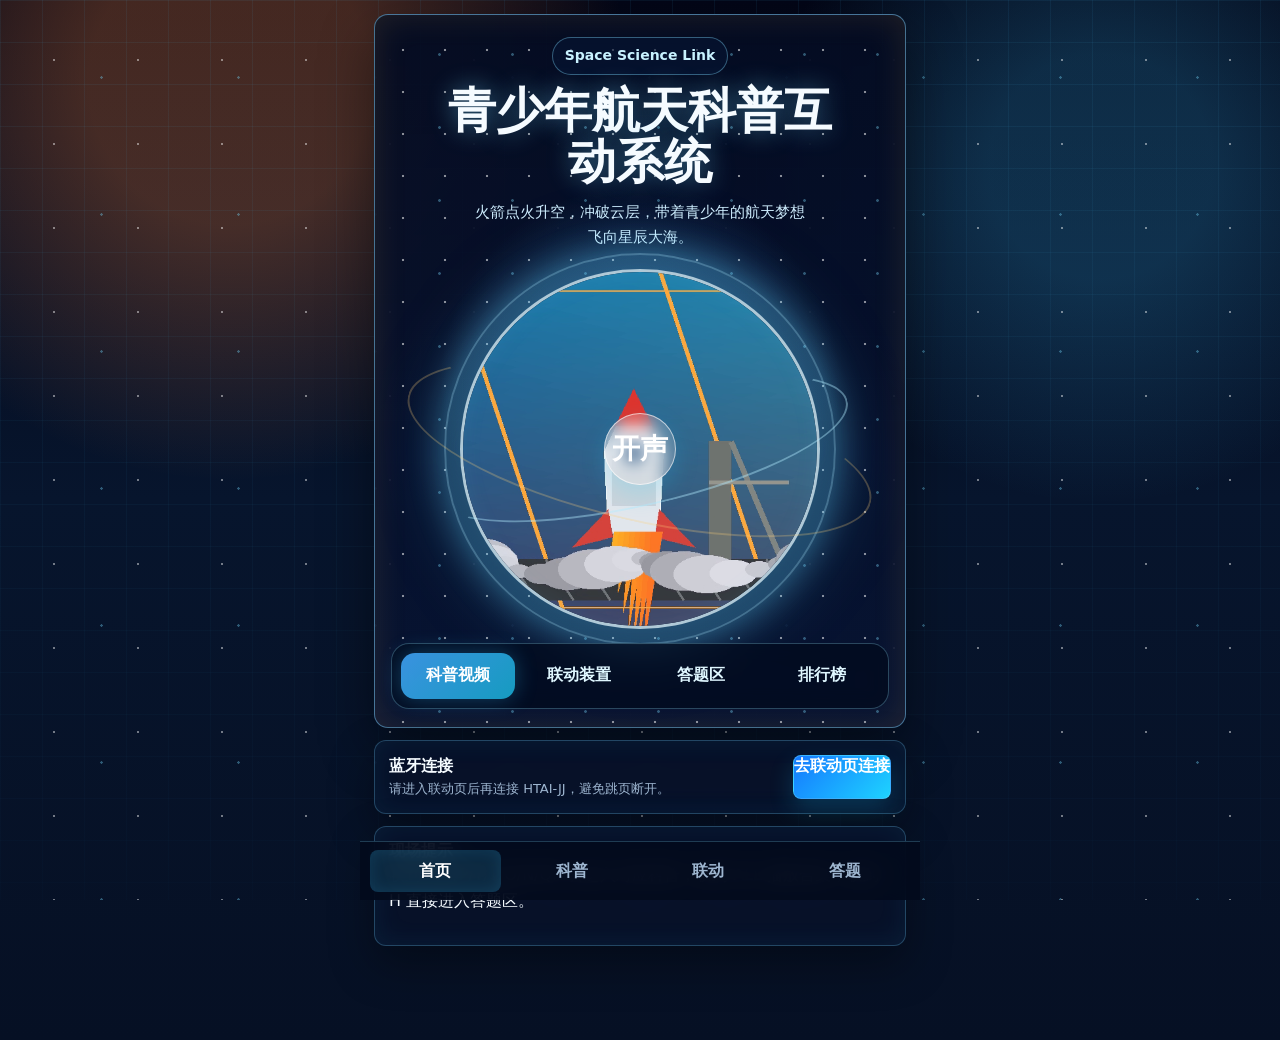
==== index.html @ d77265e5 "航天AI讲解机网页版 v1.0" ====
﻿<!doctype html>
<html lang="zh-CN">
<head>
  <meta charset="utf-8" />
  <meta name="viewport" content="width=device-width, initial-scale=1, viewport-fit=cover" />
  <meta http-equiv="Cache-Control" content="no-store, no-cache, must-revalidate" />
  <meta http-equiv="Pragma" content="no-cache" />
  <meta http-equiv="Expires" content="0" />
  <title>青少年航天科普互动系统</title>
  <link rel="stylesheet" href="assets/app.css?v=tech7" />
  <script src="assets/app-data.js?v=tech7" defer></script>
  <script src="assets/app-common.js?v=tech7" defer></script>
</head>
<body data-page="home">
  <main class="app-page home-page">
    <section class="home-hero cover-hero">
      <div class="cover-stars"></div>
      <div class="cover-top">
        <p class="eyebrow">Space Science Link</p>
        <h1>青少年航天科普互动系统</h1>
        <p id="homeNarrationText" class="hero-copy">火箭点火升空，冲破云层，带着青少年的航天梦想飞向星辰大海。</p>
      </div>
      <div class="planet-video-wrap" aria-label="火箭发射循环主视觉">
        <video id="homeVideo" class="planet-video" autoplay muted loop playsinline preload="auto" poster="assets/videos/home-launch-preview.png?v=tech7">
          <source src="assets/videos/home-launch.mp4?v=tech7" type="video/mp4" />
        </video>
        <div class="planet-ring one"></div>
        <div class="planet-ring two"></div>
        <button id="homeSound" class="center-play" type="button" aria-label="打开或关闭首页讲解声音">开声</button>
      </div>
      <nav class="mission-nav" aria-label="首页导航">
        <a href="science.html?v=tech7">科普视频</a>
        <a href="device.html?v=tech7">联动装置</a>
        <a href="quiz.html?v=tech7">答题区</a>
        <a href="rank.html?v=tech7">排行榜</a>
      </nav>
    </section>

    <section class="bt-card compact">
      <div>
        <strong>蓝牙连接</strong>
        <span>请进入联动页后再连接 HTAI-JJ，避免跳页断开。</span>
      </div>
      <a class="button" href="device.html?v=tech7">去联动页连接</a>
    </section>

    <section class="tip-card">
      <strong>现场提示</strong>
      <p>收到 A/B/P/Y/T/O/N/QR 会进入对应科普；收到 ALL 播放合集；收到 H 直接进入答题区。</p>
    </section>
  </main>

  <nav class="bottom-nav" aria-label="底部导航">
    <a class="active" href="index.html?v=tech7">首页</a>
    <a href="science.html?v=tech7">科普</a>
    <a href="device.html?v=tech7">联动</a>
    <a href="quiz.html?v=tech7">答题</a>
  </nav>

  <script>
    let homeSpeaking = false;
    document.getElementById('homeSound')?.addEventListener('click', async () => {
      const video = document.getElementById('homeVideo');
      const button = document.getElementById('homeSound');
      const text = document.getElementById('homeNarrationText')?.textContent || '火箭点火升空，飞向太空。';
      try {
        video.muted = true;
        await video.play();
        if (!('speechSynthesis' in window)) return;
        if (homeSpeaking) {
          window.speechSynthesis.cancel();
          homeSpeaking = false;
          button.textContent = '开声';
          return;
        }
        window.speechSynthesis.cancel();
        const utterance = new SpeechSynthesisUtterance(text);
        utterance.lang = 'zh-CN';
        utterance.rate = 0.9;
        utterance.pitch = 1.02;
        utterance.onend = () => {
          homeSpeaking = false;
          button.textContent = '开声';
        };
        utterance.onerror = utterance.onend;
        homeSpeaking = true;
        button.textContent = '停声';
        window.speechSynthesis.speak(utterance);
      } catch (error) {
        button.textContent = '开声';
      }
    });
  </script>
</body>
</html>
---- assets/app.css ----
:root {
  color-scheme: dark;
  --bg: #040a1a;
  --panel: rgba(8, 18, 42, 0.82);
  --panel-strong: rgba(10, 26, 58, 0.94);
  --ink: #f5fbff;
  --muted: #9db5cf;
  --line: rgba(111, 210, 255, 0.28);
  --blue: #38bdf8;
  --green: #2ee59d;
  --sun: #ffb84d;
  --pink: #ff69b4;
  --red: #ff6b6b;
  --theme: #38bdf8;
  --shadow: 0 18px 44px rgba(0, 0, 0, 0.35);
}

* { box-sizing: border-box; }

body {
  margin: 0;
  min-height: 100vh;
  background:
    radial-gradient(circle at 18% 8%, rgba(255, 136, 61, 0.26) 0 10%, transparent 28%),
    radial-gradient(circle at 86% 16%, rgba(56, 189, 248, 0.2) 0 8%, transparent 24%),
    linear-gradient(180deg, #030617 0%, #07152d 48%, #061024 100%);
  color: var(--ink);
  font-family: "Microsoft YaHei", "PingFang SC", system-ui, sans-serif;
}

body::before {
  content: "";
  position: fixed;
  inset: 0;
  pointer-events: none;
  background:
    linear-gradient(rgba(76, 201, 255, 0.08) 1px, transparent 1px),
    linear-gradient(90deg, rgba(76, 201, 255, 0.08) 1px, transparent 1px);
  background-size: 42px 42px;
  mask-image: linear-gradient(180deg, rgba(0,0,0,.9), rgba(0,0,0,.2));
}

body::after {
  content: "";
  position: fixed;
  inset: 0;
  pointer-events: none;
  background-image:
    radial-gradient(circle, rgba(255,255,255,.8) 0 1px, transparent 1.5px),
    radial-gradient(circle, rgba(120,220,255,.65) 0 1px, transparent 1.5px);
  background-size: 84px 84px, 137px 137px;
  background-position: 12px 18px, 33px 9px;
  opacity: .55;
}

button, input, select { font: inherit; }

button, .button {
  min-height: 44px;
  border: 1px solid rgba(105, 218, 255, 0.42);
  border-radius: 8px;
  background: linear-gradient(135deg, #1578ff, #1ed3ff);
  color: #fff;
  font-weight: 900;
  text-decoration: none;
  cursor: pointer;
  box-shadow: 0 10px 24px rgba(30, 211, 255, 0.2);
}

button.secondary, .button.secondary, .ghost-button {
  border: 1px solid rgba(150, 224, 255, 0.38);
  background: rgba(10, 24, 56, 0.78);
  color: var(--ink);
}

button.warn {
  background: linear-gradient(135deg, #ff7b4f, #ff344f);
  border-color: rgba(255, 126, 90, .55);
}

.app-page {
  position: relative;
  z-index: 1;
  width: min(100%, 560px);
  min-height: 100vh;
  margin: 0 auto;
  padding: 14px 14px 94px;
}

.topbar {
  display: flex;
  align-items: center;
  gap: 10px;
  padding: 8px 2px 14px;
}

.back {
  display: grid;
  place-items: center;
  width: 42px;
  height: 42px;
  border: 1px solid var(--line);
  border-radius: 10px;
  background: rgba(8, 20, 48, 0.9);
  color: var(--blue);
  font-size: 24px;
  text-decoration: none;
  box-shadow: inset 0 0 16px rgba(56, 189, 248, .12);
}

.title-wrap { flex: 1; min-width: 0; }

h1, h2, h3, p { margin-top: 0; }
h1 { margin-bottom: 4px; font-size: 25px; line-height: 1.2; }
h2 { margin-bottom: 10px; font-size: 18px; }
p { line-height: 1.68; }

.subtitle, .muted {
  color: var(--muted);
  font-size: 13px;
}

.home-hero {
  position: relative;
  overflow: hidden;
  min-height: 420px;
  border: 1px solid rgba(255, 184, 77, 0.46);
  border-radius: 14px;
  background: #020817;
  box-shadow: 0 22px 54px rgba(0, 0, 0, .42), inset 0 0 34px rgba(255, 184, 77, .12);
}

.hero-video {
  position: absolute;
  inset: 0;
  width: 100%;
  height: 100%;
  object-fit: cover;
}

.hero-shade {
  position: absolute;
  inset: 0;
  background: linear-gradient(180deg, rgba(3, 8, 23, .08), rgba(3, 8, 23, .38) 46%, rgba(3, 8, 23, .86));
}

.hero-content {
  position: absolute;
  inset: auto 16px 16px;
  padding: 16px;
  border: 1px solid rgba(255, 184, 77, .46);
  border-radius: 12px;
  background: rgba(2, 8, 22, .7);
  backdrop-filter: blur(7px);
}

.orbit-mark {
  display: grid;
  place-items: center;
  width: 58px;
  height: 58px;
  border: 2px solid rgba(255, 184, 77, 0.72);
  border-radius: 50%;
  color: #ffd27b;
  font-weight: 900;
  letter-spacing: 0;
}

.eyebrow {
  margin: 16px 0 8px;
  color: #aee8ff;
  font-size: 14px;
  font-weight: 900;
}

.home-hero h1 {
  max-width: 9em;
  margin: 0;
  font-size: 34px;
  text-shadow: 0 0 18px rgba(255, 184, 77, .36);
}

.hero-copy {
  max-width: 28em;
  margin: 12px 0 14px;
  color: #d8eeff;
  font-size: 15px;
}

.bt-card,
.panel,
.tip-card,
.video-card {
  margin-top: 12px;
  padding: 14px;
  border: 1px solid var(--line);
  border-radius: 12px;
  background: var(--panel);
  box-shadow: var(--shadow), inset 0 0 28px rgba(56, 189, 248, .08);
  backdrop-filter: blur(10px);
}

.bt-card {
  display: grid;
  grid-template-columns: 1fr auto auto;
  gap: 8px;
  align-items: center;
}

.bt-card.compact { grid-template-columns: 1fr auto; }
.bt-card span { display: block; margin-top: 3px; color: var(--muted); font-size: 13px; }
.bt-card .ok { color: var(--green); }

.entry-grid,
.theme-grid,
.remote-grid,
.quiz-grid,
.choice-grid {
  display: grid;
  gap: 10px;
}

.entry-grid {
  grid-template-columns: repeat(2, 1fr);
  margin-top: 12px;
}

.entry-card {
  min-height: 122px;
  padding: 14px;
  border: 1px solid var(--line);
  border-radius: 12px;
  background:
    linear-gradient(135deg, rgba(12, 30, 68, .92), rgba(8, 18, 40, .92));
  color: var(--ink);
  text-decoration: none;
  box-shadow: 0 14px 30px rgba(0, 0, 0, .26), inset 0 0 20px rgba(56, 189, 248, .08);
}

.entry-card span {
  display: block;
  font-size: 18px;
  font-weight: 900;
}

.entry-card small {
  display: block;
  margin-top: 8px;
  color: var(--muted);
  line-height: 1.45;
}

.entry-card.science { border-top: 5px solid var(--blue); }
.entry-card.device { border-top: 5px solid var(--green); }
.entry-card.quiz { border-top: 5px solid var(--sun); }
.entry-card.rank { border-top: 5px solid var(--pink); }

.theme-grid { grid-template-columns: repeat(2, 1fr); }

.theme-button {
  min-height: 58px;
  padding: 9px;
  border: 1px solid rgba(123, 218, 255, .3);
  background: rgba(9, 24, 54, .88);
  color: var(--ink);
}

.theme-button.active {
  border-color: var(--theme);
  color: #fff;
  background: linear-gradient(135deg, color-mix(in srgb, var(--theme) 35%, #091836), rgba(11, 28, 62, .96));
  box-shadow: 0 0 20px color-mix(in srgb, var(--theme) 35%, transparent);
}

.video-card {
  overflow: hidden;
  padding: 0;
  border-color: color-mix(in srgb, var(--theme) 45%, rgba(111, 210, 255, .24));
}

.video-card video {
  display: block;
  width: 100%;
  aspect-ratio: 16 / 9;
  background: #020817;
  object-fit: cover;
}

.video-body { padding: 14px; }

.badge {
  display: inline-flex;
  align-items: center;
  gap: 6px;
  padding: 6px 10px;
  border: 1px solid color-mix(in srgb, var(--theme) 55%, transparent);
  border-radius: 999px;
  background: color-mix(in srgb, var(--theme) 16%, rgba(4, 10, 26, .86));
  color: #fff;
  font-size: 13px;
  font-weight: 900;
}

.science-detail {
  margin: 12px 0;
  padding: 12px;
  border: 1px solid rgba(123, 218, 255, .2);
  border-radius: 10px;
  background: rgba(3, 12, 32, .58);
}

.science-detail h3 {
  margin: 0 0 8px;
  font-size: 16px;
}

.science-list {
  display: grid;
  gap: 8px;
  margin: 0;
  padding: 0;
  list-style: none;
}

.science-list li,
.list li {
  position: relative;
  padding-left: 18px;
  color: #dbeeff;
  line-height: 1.6;
}

.science-list li::before,
.list li::before {
  content: "";
  position: absolute;
  left: 0;
  top: .7em;
  width: 7px;
  height: 7px;
  border-radius: 50%;
  background: var(--theme);
  box-shadow: 0 0 12px var(--theme);
}

.science-prompt {
  margin-top: 10px;
  padding: 10px;
  border-radius: 8px;
  background: rgba(56, 189, 248, .1);
  color: #c9f4ff;
  font-weight: 800;
}

.remote-grid { grid-template-columns: 1fr; }
.quiz-grid { grid-template-columns: repeat(3, 1fr); }
.choice-grid { grid-template-columns: 1fr; margin-top: 12px; }

.quiz-grid button.active,
.choice-grid button.correct {
  background: linear-gradient(135deg, #10b981, #38e7a7);
}

.choice-grid button.wrong {
  background: linear-gradient(135deg, #f59e0b, #ff6b6b);
}

.score-line,
.rank-item,
.button-row {
  display: flex;
  align-items: center;
  gap: 10px;
}

.score-line { justify-content: space-between; }
.score-line strong {
  font-size: 38px;
  color: #ffe08a;
  text-shadow: 0 0 18px rgba(255, 224, 138, .35);
}

.question-box {
  padding: 14px;
  border: 1px solid rgba(255, 184, 77, .28);
  border-radius: 10px;
  background: rgba(255, 184, 77, .1);
  color: #fff3d0;
  line-height: 1.7;
}

.button-row {
  flex-wrap: wrap;
  margin-top: 12px;
}

.button-row > * { flex: 1 1 120px; text-align: center; }
.button-row.two > * { flex-basis: 45%; }

.list {
  display: grid;
  gap: 10px;
  margin: 0;
  padding: 0;
  list-style: none;
}

.rank-item {
  justify-content: space-between;
  padding: 12px 0;
  border-bottom: 1px solid rgba(123, 218, 255, .16);
}

.rank-item:last-child { border-bottom: 0; }

.achievement-card {
  display: grid;
  gap: 8px;
  padding: 14px;
  border: 1px solid rgba(255, 184, 77, .36);
  border-radius: 12px;
  background: linear-gradient(135deg, rgba(255, 184, 77, .14), rgba(56, 189, 248, .08));
}

.achievement-card strong { font-size: 20px; }

.tag-grid {
  display: flex;
  flex-wrap: wrap;
  gap: 8px;
  margin: 12px 0;
}

.tag-grid span {
  padding: 7px 10px;
  border: 1px solid rgba(56, 189, 248, .34);
  border-radius: 999px;
  background: rgba(56, 189, 248, .12);
  color: #dff7ff;
  font-weight: 800;
}

.toast {
  position: fixed;
  z-index: 20;
  left: 50%;
  bottom: 88px;
  width: min(90vw, 440px);
  transform: translateX(-50%);
  padding: 12px 14px;
  border: 1px solid rgba(123, 218, 255, .45);
  border-radius: 12px;
  background: rgba(5, 16, 38, .94);
  color: #fff;
  box-shadow: var(--shadow);
}

.bottom-nav {
  position: fixed;
  z-index: 10;
  left: 50%;
  bottom: 0;
  display: grid;
  grid-template-columns: repeat(4, 1fr);
  gap: 6px;
  width: min(100%, 560px);
  padding: 8px 10px calc(8px + env(safe-area-inset-bottom));
  transform: translateX(-50%);
  border-top: 1px solid rgba(123, 218, 255, .24);
  background: rgba(3, 10, 28, .9);
  backdrop-filter: blur(12px);
}

.bottom-nav a {
  display: grid;
  place-items: center;
  min-height: 42px;
  border-radius: 8px;
  color: var(--muted);
  text-decoration: none;
  font-weight: 900;
}

.bottom-nav a.active {
  color: #fff;
  background: rgba(56, 189, 248, .16);
  box-shadow: inset 0 0 16px rgba(56, 189, 248, .14);
}

@media (max-width: 420px) {
  .app-page { padding-inline: 10px; }
  .home-hero { min-height: 390px; }
  .home-hero h1 { font-size: 30px; }
  .entry-grid { grid-template-columns: 1fr; }
  .bt-card, .bt-card.compact { grid-template-columns: 1fr; }
  .theme-grid { grid-template-columns: 1fr; }
  .quiz-grid { grid-template-columns: 1fr; }
}

/* tech3 cover page: inspired by the phone-cover reference, without using the photo itself. */
.cover-hero {
  display: grid;
  grid-template-rows: auto 1fr auto;
  min-height: min(76vh, 650px);
  padding: 22px 16px 18px;
  border-color: rgba(135, 216, 255, .5);
  background:
    radial-gradient(circle at 50% 52%, rgba(70, 165, 255, .2) 0 18%, transparent 44%),
    linear-gradient(180deg, rgba(4, 12, 34, .96), rgba(8, 20, 52, .88));
}

.cover-stars {
  position: absolute;
  inset: 0;
  background-image:
    radial-gradient(circle, rgba(255,255,255,.92) 0 1px, transparent 1.6px),
    radial-gradient(circle, rgba(125,220,255,.62) 0 1px, transparent 1.7px);
  background-size: 42px 42px, 73px 73px;
  background-position: 7px 14px, 28px 3px;
  opacity: .58;
}

.cover-top {
  position: relative;
  z-index: 2;
  text-align: center;
}

.cover-top .eyebrow {
  display: inline-flex;
  margin: 0 0 10px;
  padding: 6px 12px;
  border: 1px solid rgba(130, 220, 255, .38);
  border-radius: 999px;
  background: rgba(7, 22, 52, .62);
  color: #c8f2ff;
}

.cover-top h1 {
  max-width: 8em;
  margin: 0 auto;
  font-size: clamp(32px, 8vw, 48px);
  line-height: 1.08;
  text-shadow: 0 0 24px rgba(110, 218, 255, .42);
}

.cover-top .hero-copy {
  max-width: 22em;
  margin: 12px auto 0;
  color: #cfeeff;
}

.planet-video-wrap {
  position: relative;
  z-index: 2;
  align-self: center;
  justify-self: center;
  display: grid;
  place-items: center;
  width: min(78vw, 360px);
  aspect-ratio: 1;
  margin: 18px auto 14px;
  border-radius: 50%;
  filter: drop-shadow(0 0 30px rgba(94, 207, 255, .55));
}

.planet-video-wrap::before {
  content: "";
  position: absolute;
  inset: -16px;
  border-radius: 50%;
  border: 2px solid rgba(153, 226, 255, .35);
  box-shadow: inset 0 0 32px rgba(97, 209, 255, .28), 0 0 36px rgba(97, 209, 255, .26);
}

.planet-video {
  width: 100%;
  height: 100%;
  border: 3px solid rgba(224, 247, 255, .8);
  border-radius: 50%;
  background: #06152f;
  object-fit: cover;
}

.planet-ring {
  position: absolute;
  width: 118%;
  height: 32%;
  border: 2px solid rgba(180, 235, 255, .42);
  border-top-color: transparent;
  border-left-color: transparent;
  border-radius: 50%;
  transform: rotate(-13deg);
  pointer-events: none;
}

.planet-ring.two {
  width: 132%;
  height: 40%;
  border-color: rgba(255, 210, 120, .26);
  border-top-color: transparent;
  transform: rotate(13deg);
}

.center-play {
  position: absolute;
  width: 72px;
  height: 72px;
  min-height: 72px;
  border-radius: 50%;
  border-color: rgba(255,255,255,.62);
  background: rgba(255,255,255,.18);
  color: #fff;
  font-size: 28px;
  backdrop-filter: blur(8px);
}

.mission-nav {
  position: relative;
  z-index: 2;
  display: grid;
  grid-template-columns: repeat(4, 1fr);
  gap: 8px;
  padding: 9px;
  border: 1px solid rgba(145, 224, 255, .28);
  border-radius: 18px;
  background: rgba(2, 10, 28, .72);
  backdrop-filter: blur(10px);
}

.mission-nav a {
  display: grid;
  place-items: center;
  min-height: 46px;
  border-radius: 14px;
  color: #dff7ff;
  text-decoration: none;
  font-weight: 900;
}

.mission-nav a:first-child {
  background: linear-gradient(135deg, rgba(67, 169, 255, .86), rgba(30, 211, 255, .72));
  color: #fff;
  box-shadow: 0 0 22px rgba(56, 189, 248, .3);
}

body[data-page="science"] .video-card video {
  min-height: 230px;
  border-bottom: 1px solid color-mix(in srgb, var(--theme) 50%, rgba(123, 218, 255, .2));
}

@media (max-width: 420px) {
  .cover-hero {
    min-height: 620px;
    padding: 20px 12px 14px;
  }

  .planet-video-wrap {
    width: min(82vw, 330px);
  }

  .mission-nav {
    grid-template-columns: repeat(2, 1fr);
  }
}
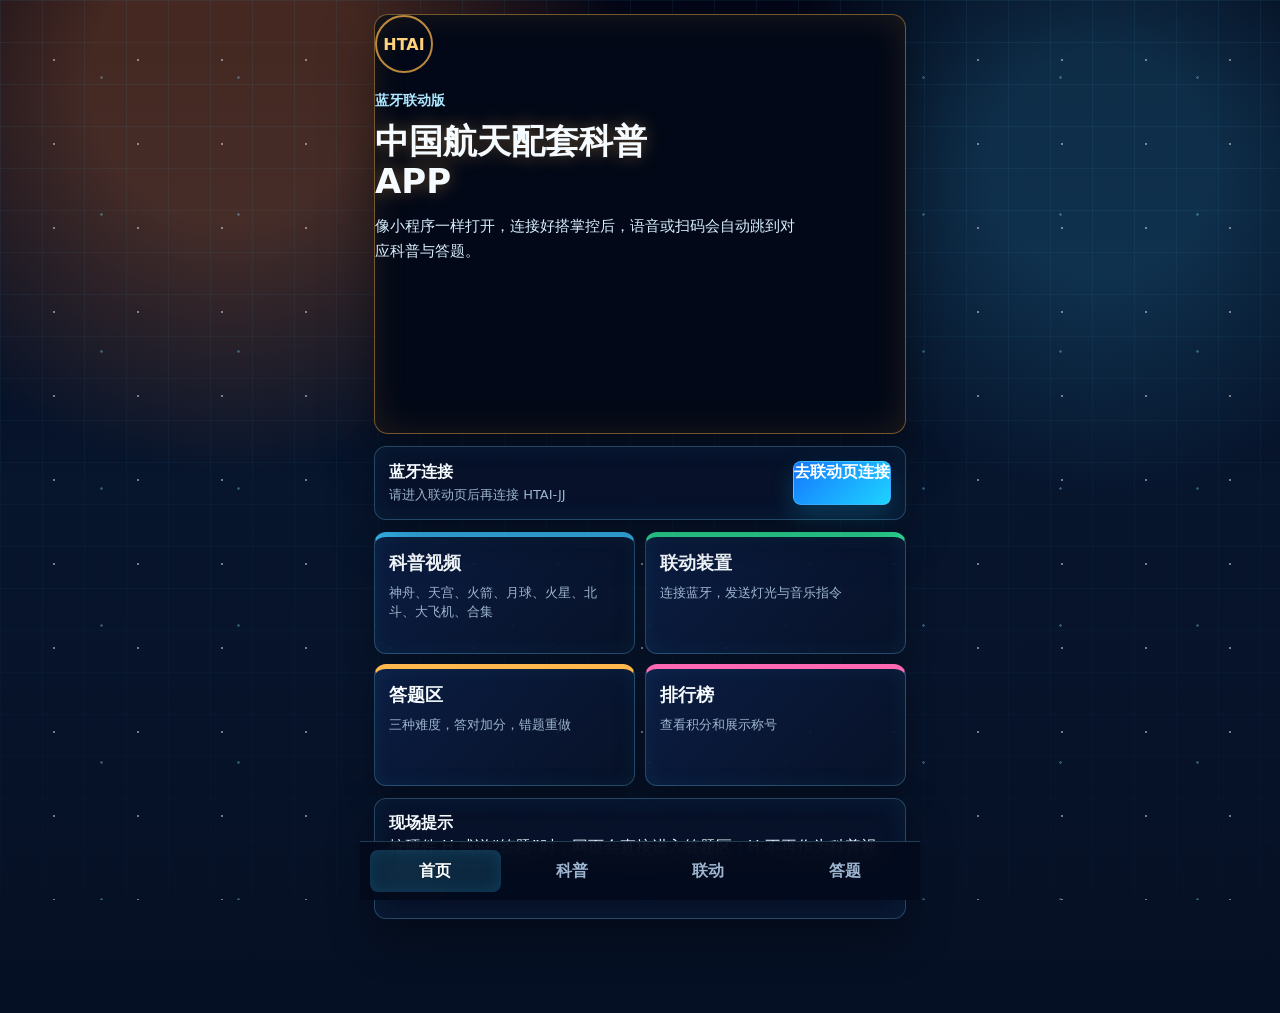
==== commit 5a7ad84f: "还原老版tech1: 5个页面+2个JS文件 20260719" ====
--- a/index.html
+++ b/index.html
@@ -3,93 +3,58 @@
 <head>
   <meta charset="utf-8" />
   <meta name="viewport" content="width=device-width, initial-scale=1, viewport-fit=cover" />
-  <meta http-equiv="Cache-Control" content="no-store, no-cache, must-revalidate" />
-  <meta http-equiv="Pragma" content="no-cache" />
-  <meta http-equiv="Expires" content="0" />
-  <title>青少年航天科普互动系统</title>
-  <link rel="stylesheet" href="assets/app.css?v=tech7" />
-  <script src="assets/app-data.js?v=tech7" defer></script>
-  <script src="assets/app-common.js?v=tech7" defer></script>
+  <title>航天AI讲解机</title>
+  <link rel="stylesheet" href="assets/app.css?v=remote4" />
+  <script src="assets/app-data.js?v=remote6" defer></script>
+  <script src="assets/app-common.js?v=tech1" defer></script>
 </head>
 <body data-page="home">
   <main class="app-page home-page">
-    <section class="home-hero cover-hero">
-      <div class="cover-stars"></div>
-      <div class="cover-top">
-        <p class="eyebrow">Space Science Link</p>
-        <h1>青少年航天科普互动系统</h1>
-        <p id="homeNarrationText" class="hero-copy">火箭点火升空，冲破云层，带着青少年的航天梦想飞向星辰大海。</p>
-      </div>
-      <div class="planet-video-wrap" aria-label="火箭发射循环主视觉">
-        <video id="homeVideo" class="planet-video" autoplay muted loop playsinline preload="auto" poster="assets/videos/home-launch-preview.png?v=tech7">
-          <source src="assets/videos/home-launch.mp4?v=tech7" type="video/mp4" />
-        </video>
-        <div class="planet-ring one"></div>
-        <div class="planet-ring two"></div>
-        <button id="homeSound" class="center-play" type="button" aria-label="打开或关闭首页讲解声音">开声</button>
-      </div>
-      <nav class="mission-nav" aria-label="首页导航">
-        <a href="science.html?v=tech7">科普视频</a>
-        <a href="device.html?v=tech7">联动装置</a>
-        <a href="quiz.html?v=tech7">答题区</a>
-        <a href="rank.html?v=tech7">排行榜</a>
-      </nav>
+    <section class="home-hero">
+      <div class="orbit-mark">HTAI</div>
+      <p class="eyebrow">蓝牙联动版</p>
+      <h1>中国航天配套科普 APP</h1>
+      <p class="hero-copy">像小程序一样打开，连接好搭掌控后，语音或扫码会自动跳到对应科普与答题。</p>
     </section>
 
     <section class="bt-card compact">
       <div>
         <strong>蓝牙连接</strong>
-        <span>请进入联动页后再连接 HTAI-JJ，避免跳页断开。</span>
+        <span>请进入联动页后再连接 HTAI-JJ</span>
       </div>
-      <a class="button" href="device.html?v=tech7">去联动页连接</a>
+      <a class="button" href="device.html?v=remote5">去联动页连接</a>
+    </section>
+
+    <section class="entry-grid" aria-label="首页入口">
+      <a class="entry-card science" href="science.html?v=tech1">
+        <span>科普视频</span>
+        <small>神舟、天宫、火箭、月球、火星、北斗、大飞机、合集</small>
+      </a>
+      <a class="entry-card device" href="device.html?v=remote5">
+        <span>联动装置</span>
+        <small>连接蓝牙，发送灯光与音乐指令</small>
+      </a>
+      <a class="entry-card quiz" href="quiz.html">
+        <span>答题区</span>
+        <small>三种难度，答对加分，错题重做</small>
+      </a>
+      <a class="entry-card rank" href="rank.html">
+        <span>排行榜</span>
+        <small>查看积分和展示称号</small>
+      </a>
     </section>
 
     <section class="tip-card">
       <strong>现场提示</strong>
-      <p>收到 A/B/P/Y/T/O/N/QR 会进入对应科普；收到 ALL 播放合集；收到 H 直接进入答题区。</p>
+      <p>按硬件 H 或说“答题”时，网页会直接进入答题区；H 不再作为科普视频主题。</p>
     </section>
   </main>
 
   <nav class="bottom-nav" aria-label="底部导航">
-    <a class="active" href="index.html?v=tech7">首页</a>
-    <a href="science.html?v=tech7">科普</a>
-    <a href="device.html?v=tech7">联动</a>
-    <a href="quiz.html?v=tech7">答题</a>
+    <a class="active" href="index.html">首页</a>
+    <a href="science.html?v=tech1">科普</a>
+    <a href="device.html?v=remote5">联动</a>
+    <a href="quiz.html">答题</a>
   </nav>
-
-  <script>
-    let homeSpeaking = false;
-    document.getElementById('homeSound')?.addEventListener('click', async () => {
-      const video = document.getElementById('homeVideo');
-      const button = document.getElementById('homeSound');
-      const text = document.getElementById('homeNarrationText')?.textContent || '火箭点火升空，飞向太空。';
-      try {
-        video.muted = true;
-        await video.play();
-        if (!('speechSynthesis' in window)) return;
-        if (homeSpeaking) {
-          window.speechSynthesis.cancel();
-          homeSpeaking = false;
-          button.textContent = '开声';
-          return;
-        }
-        window.speechSynthesis.cancel();
-        const utterance = new SpeechSynthesisUtterance(text);
-        utterance.lang = 'zh-CN';
-        utterance.rate = 0.9;
-        utterance.pitch = 1.02;
-        utterance.onend = () => {
-          homeSpeaking = false;
-          button.textContent = '开声';
-        };
-        utterance.onerror = utterance.onend;
-        homeSpeaking = true;
-        button.textContent = '停声';
-        window.speechSynthesis.speak(utterance);
-      } catch (error) {
-        button.textContent = '开声';
-      }
-    });
-  </script>
 </body>
 </html>
--- a/assets/app.css
+++ b/assets/app.css
@@ -286,6 +286,14 @@
   object-fit: cover;
 }
 
+.video-frame iframe {
+  display: block;
+  width: 100%;
+  aspect-ratio: 16 / 9;
+  border: 0;
+  background: #020817;
+}
+
 .video-body { padding: 14px; }
 
 .badge {
@@ -663,3 +671,120 @@
     grid-template-columns: repeat(2, 1fr);
   }
 }
+
+button:disabled,
+.button:disabled {
+  cursor: not-allowed;
+  opacity: .42;
+  box-shadow: none;
+  filter: grayscale(.45);
+}
+
+.mode-panel {
+  border-color: rgba(255, 184, 77, .38);
+}
+
+.mode-grid {
+  display: grid;
+  grid-template-columns: repeat(2, 1fr);
+  gap: 10px;
+  margin-top: 12px;
+}
+
+.mode-button {
+  min-height: 104px;
+  padding: 12px;
+  text-align: left;
+  border: 1px solid rgba(123, 218, 255, .3);
+  border-radius: 12px;
+  background: rgba(8, 22, 52, .9);
+  color: var(--ink);
+  box-shadow: inset 0 0 18px rgba(56, 189, 248, .06);
+}
+
+.mode-button span {
+  display: block;
+  font-size: 17px;
+  font-weight: 900;
+}
+
+.mode-button small {
+  display: block;
+  margin-top: 7px;
+  color: var(--muted);
+  font-size: 12px;
+  font-weight: 500;
+  line-height: 1.45;
+}
+
+.mode-button.idle {
+  border-color: rgba(255, 184, 77, .36);
+}
+
+.countdown-row {
+  display: flex;
+  align-items: center;
+  gap: 8px;
+  margin-top: 12px;
+  color: var(--muted);
+  font-size: 13px;
+}
+
+.countdown-row button {
+  min-width: 72px;
+  min-height: 40px;
+}
+
+.answer-explanation {
+  margin-top: 12px;
+  padding: 11px 12px;
+  border: 1px solid rgba(46, 229, 157, .28);
+  border-radius: 10px;
+  background: rgba(46, 229, 157, .1);
+  color: #d9fff0;
+  line-height: 1.65;
+}
+
+.keyword-scroll {
+  min-height: 88px;
+  display: flex;
+  align-items: center;
+  padding: 14px;
+  overflow: hidden;
+  border: 1px solid rgba(123, 218, 255, .28);
+  border-radius: 10px;
+  background: rgba(4, 14, 34, .76);
+  color: #d9f5ff;
+  font-size: 17px;
+  font-weight: 800;
+  line-height: 1.5;
+}
+
+.keyword-in {
+  animation: keywordIn .65s ease both;
+}
+
+@keyframes keywordIn {
+  from {
+    opacity: 0;
+    transform: translateY(12px);
+  }
+  to {
+    opacity: 1;
+    transform: translateY(0);
+  }
+}
+
+@media (max-width: 420px) {
+  .mode-grid {
+    grid-template-columns: 1fr;
+  }
+
+  .mode-button {
+    min-height: 88px;
+  }
+
+  .countdown-row {
+    flex-wrap: wrap;
+  }
+}
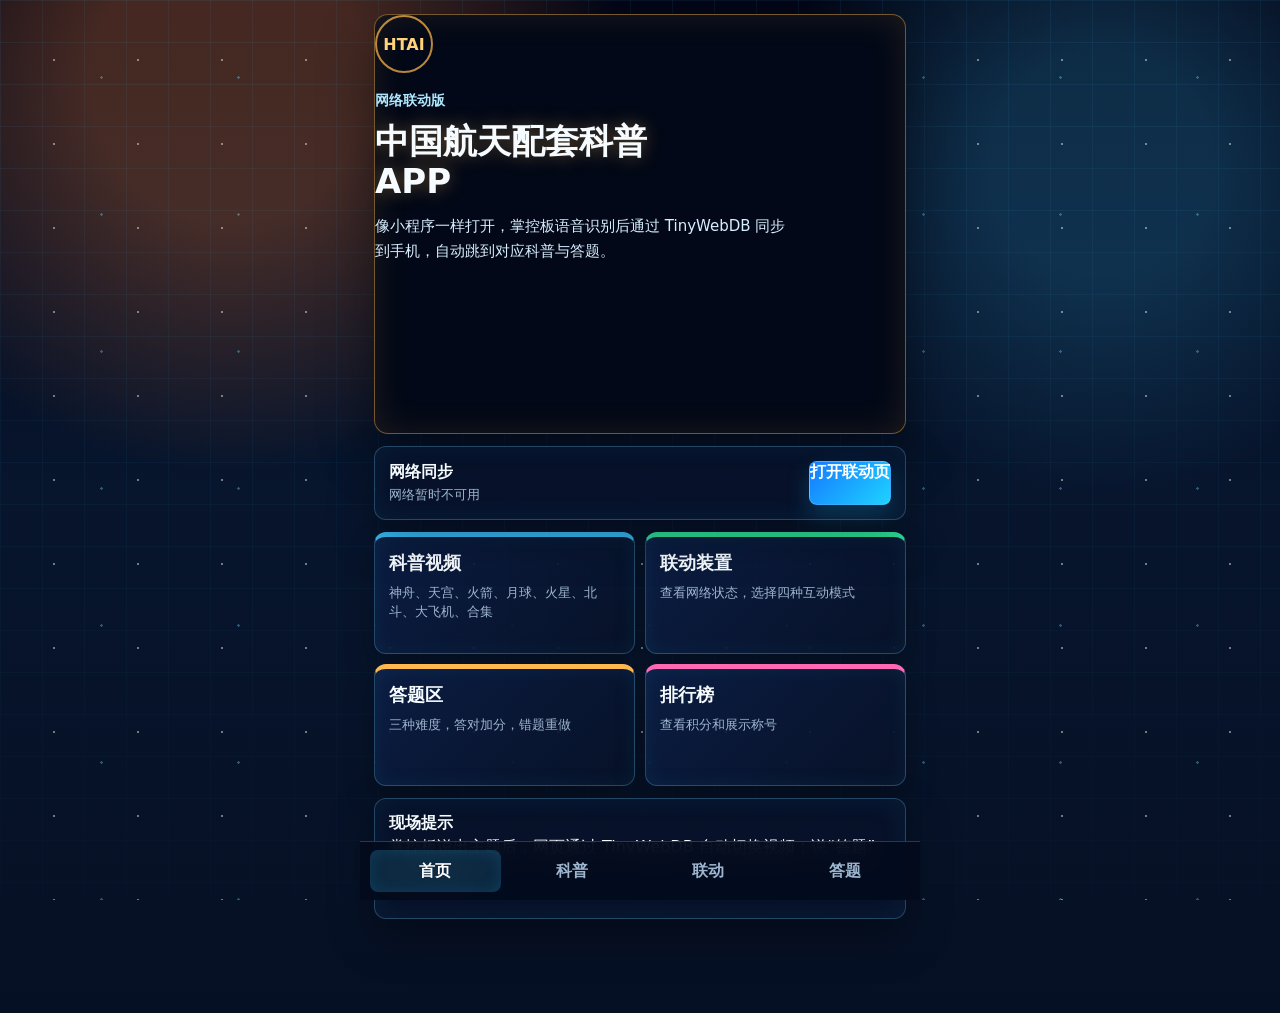
==== commit 6bf374c5: "deploy network version TinyWebDB matching local source" ====
--- a/index.html
+++ b/index.html
@@ -12,17 +12,17 @@
   <main class="app-page home-page">
     <section class="home-hero">
       <div class="orbit-mark">HTAI</div>
-      <p class="eyebrow">蓝牙联动版</p>
+      <p class="eyebrow">网络联动版</p>
       <h1>中国航天配套科普 APP</h1>
-      <p class="hero-copy">像小程序一样打开，连接好搭掌控后，语音或扫码会自动跳到对应科普与答题。</p>
+      <p class="hero-copy">像小程序一样打开，掌控板语音识别后通过 TinyWebDB 同步到手机，自动跳到对应科普与答题。</p>
     </section>
 
     <section class="bt-card compact">
       <div>
-        <strong>蓝牙连接</strong>
-        <span>请进入联动页后再连接 HTAI-JJ</span>
+        <strong>网络同步</strong>
+        <span id="cloudStatus">正在连接 TinyWebDB</span>
       </div>
-      <a class="button" href="device.html?v=remote5">去联动页连接</a>
+      <a class="button" href="device.html?v=network2">打开联动页</a>
     </section>
 
     <section class="entry-grid" aria-label="首页入口">
@@ -32,7 +32,7 @@
       </a>
       <a class="entry-card device" href="device.html?v=remote5">
         <span>联动装置</span>
-        <small>连接蓝牙，发送灯光与音乐指令</small>
+        <small>查看网络状态，选择四种互动模式</small>
       </a>
       <a class="entry-card quiz" href="quiz.html">
         <span>答题区</span>
@@ -46,7 +46,7 @@
 
     <section class="tip-card">
       <strong>现场提示</strong>
-      <p>按硬件 H 或说“答题”时，网页会直接进入答题区；H 不再作为科普视频主题。</p>
+      <p>掌控板说出主题后，网页通过 TinyWebDB 自动切换视频；说“答题”进入答题区。</p>
     </section>
   </main>
 
--- a/assets/app.css
+++ b/assets/app.css
@@ -388,6 +388,25 @@
   text-shadow: 0 0 18px rgba(255, 224, 138, .35);
 }
 
+.quiz-stats {
+  display: grid;
+  gap: 8px;
+}
+
+.quiz-stats > div {
+  display: flex;
+  align-items: center;
+  justify-content: space-between;
+  min-height: 42px;
+  padding: 8px 10px;
+  border-bottom: 1px solid rgba(123, 218, 255, .16);
+}
+
+.quiz-stats > div:last-child { border-bottom: 0; }
+.quiz-stats span { color: var(--muted); }
+.quiz-stats strong { color: #ffe08a; font-size: 20px; }
+.stats-note { margin: 10px 0 0; }
+
 .question-box {
   padding: 14px;
   border: 1px solid rgba(255, 184, 77, .28);
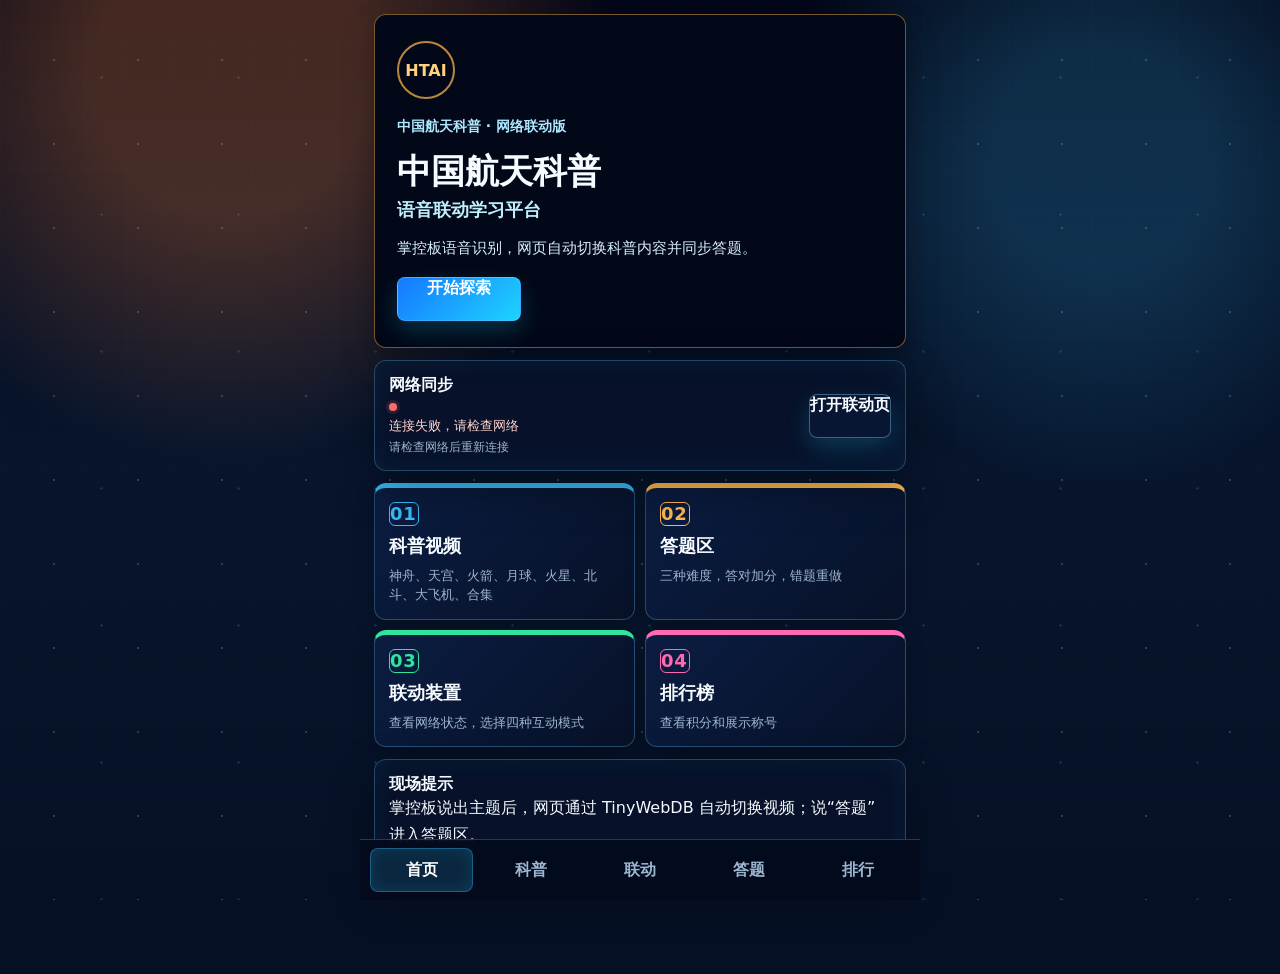
==== commit da500660: "refine HTAI2026 UI and responsive feedback" ====
--- a/index.html
+++ b/index.html
@@ -4,41 +4,48 @@
   <meta charset="utf-8" />
   <meta name="viewport" content="width=device-width, initial-scale=1, viewport-fit=cover" />
   <title>航天AI讲解机</title>
-  <link rel="stylesheet" href="assets/app.css?v=remote4" />
+  <link rel="stylesheet" href="assets/app.css?v=ui6" />
   <script src="assets/app-data.js?v=remote6" defer></script>
-  <script src="assets/app-common.js?v=tech1" defer></script>
+  <script src="assets/app-common.js?v=ui6" defer></script>
 </head>
 <body data-page="home">
   <main class="app-page home-page">
     <section class="home-hero">
-      <div class="orbit-mark">HTAI</div>
-      <p class="eyebrow">网络联动版</p>
-      <h1>中国航天配套科普 APP</h1>
-      <p class="hero-copy">像小程序一样打开，掌控板语音识别后通过 TinyWebDB 同步到手机，自动跳到对应科普与答题。</p>
+      <div class="orbit-mark" aria-hidden="true">HTAI</div>
+      <p class="eyebrow">中国航天科普 · 网络联动版</p>
+      <h1>中国航天科普</h1>
+      <p class="hero-subtitle">语音联动学习平台</p>
+      <p class="hero-copy">掌控板语音识别，网页自动切换科普内容并同步答题。</p>
+      <a class="button hero-action" href="science.html?v=network5">开始探索</a>
     </section>
 
-    <section class="bt-card compact">
+    <section class="bt-card compact" data-network-panel>
       <div>
         <strong>网络同步</strong>
-        <span id="cloudStatus">正在连接 TinyWebDB</span>
+        <span class="status-line"><i class="status-dot" aria-hidden="true"></i><span id="cloudStatus" aria-live="polite">连接中</span></span>
+        <small id="cloudSyncTime" class="sync-time">尚未同步</small>
       </div>
-      <a class="button" href="device.html?v=network2">打开联动页</a>
+      <a class="button secondary" href="device.html?v=network5">打开联动页</a>
     </section>
 
     <section class="entry-grid" aria-label="首页入口">
-      <a class="entry-card science" href="science.html?v=tech1">
+      <a class="entry-card science" href="science.html?v=network5">
+        <span class="entry-icon" aria-hidden="true">01</span>
         <span>科普视频</span>
         <small>神舟、天宫、火箭、月球、火星、北斗、大飞机、合集</small>
       </a>
-      <a class="entry-card device" href="device.html?v=remote5">
+      <a class="entry-card quiz" href="quiz.html?v=network5&mode=dati">
+        <span class="entry-icon" aria-hidden="true">02</span>
+        <span>答题区</span>
+        <small>三种难度，答对加分，错题重做</small>
+      </a>
+      <a class="entry-card device" href="device.html?v=network5">
+        <span class="entry-icon" aria-hidden="true">03</span>
         <span>联动装置</span>
         <small>查看网络状态，选择四种互动模式</small>
       </a>
-      <a class="entry-card quiz" href="quiz.html">
-        <span>答题区</span>
-        <small>三种难度，答对加分，错题重做</small>
-      </a>
       <a class="entry-card rank" href="rank.html">
+        <span class="entry-icon" aria-hidden="true">04</span>
         <span>排行榜</span>
         <small>查看积分和展示称号</small>
       </a>
@@ -52,9 +59,10 @@
 
   <nav class="bottom-nav" aria-label="底部导航">
     <a class="active" href="index.html">首页</a>
-    <a href="science.html?v=tech1">科普</a>
-    <a href="device.html?v=remote5">联动</a>
-    <a href="quiz.html">答题</a>
+    <a href="science.html?v=network5">科普</a>
+    <a href="device.html?v=network5">联动</a>
+    <a href="quiz.html?v=network5&mode=dati">答题</a>
+    <a href="rank.html">排行</a>
   </nav>
 </body>
 </html>
--- a/assets/app.css
+++ b/assets/app.css
@@ -501,7 +501,7 @@
 .bottom-nav a {
   display: grid;
   place-items: center;
-  min-height: 42px;
+  min-height: 44px;
   border-radius: 8px;
   color: var(--muted);
   text-decoration: none;
@@ -807,3 +807,273 @@
     flex-wrap: wrap;
   }
 }
+
+/* Small visual pass for the competition build. Business logic and routes stay unchanged. */
+body::before { opacity: .35; }
+body::after { opacity: .22; }
+
+button,
+.button,
+.entry-card,
+.theme-button,
+.bottom-nav a,
+.back {
+  transition: border-color .18s ease, background-color .18s ease, color .18s ease, transform .18s ease, opacity .18s ease;
+}
+
+button:hover:not(:disabled),
+.button:hover,
+.entry-card:hover,
+.theme-button:hover,
+.bottom-nav a:hover {
+  transform: translateY(-1px);
+}
+
+button:active:not(:disabled),
+.button:active,
+.entry-card:active,
+.theme-button:active {
+  transform: translateY(0);
+}
+
+button:focus-visible,
+.button:focus-visible,
+.entry-card:focus-visible,
+.theme-button:focus-visible,
+.bottom-nav a:focus-visible,
+.back:focus-visible {
+  outline: 3px solid rgba(255, 184, 77, .9);
+  outline-offset: 2px;
+}
+
+.home-hero {
+  display: flex;
+  min-height: 0;
+  height: 334px;
+  padding: 22px;
+  flex-direction: column;
+  align-items: flex-start;
+  justify-content: center;
+  border-radius: 12px;
+  box-shadow: 0 16px 32px rgba(0, 0, 0, .28);
+}
+
+.home-hero h1 {
+  max-width: none;
+  margin-top: 4px;
+  font-size: clamp(28px, 8vw, 34px);
+  text-shadow: none;
+}
+
+.hero-subtitle {
+  margin: 4px 0 0;
+  color: #bfefff;
+  font-size: 18px;
+  font-weight: 800;
+}
+
+.hero-copy {
+  max-width: 32em;
+  margin: 10px 0 16px;
+}
+
+.hero-action {
+  min-width: 124px;
+  text-align: center;
+}
+
+.status-line {
+  display: inline-flex;
+  align-items: center;
+  gap: 7px;
+}
+
+.status-dot {
+  display: inline-block;
+  width: 8px;
+  height: 8px;
+  border-radius: 50%;
+  background: var(--sun);
+  box-shadow: 0 0 0 3px rgba(255, 184, 77, .14);
+}
+
+.bt-card.is-connected .status-dot,
+.bt-card .ok + .status-dot {
+  background: var(--green);
+  box-shadow: 0 0 0 3px rgba(46, 229, 157, .14);
+}
+
+.bt-card.is-error .status-dot,
+.bt-card .error {
+  color: #ffd4cf;
+}
+
+.bt-card.is-error .status-dot {
+  background: var(--red);
+  box-shadow: 0 0 0 3px rgba(255, 107, 107, .14);
+}
+
+.sync-time {
+  display: block;
+  margin-top: 4px;
+  color: var(--muted);
+  font-size: 12px;
+}
+
+.entry-card {
+  min-height: 112px;
+  box-shadow: 0 10px 22px rgba(0, 0, 0, .2);
+}
+
+.entry-icon {
+  display: inline-grid;
+  place-items: center;
+  width: 30px;
+  height: 24px;
+  margin-bottom: 8px;
+  border: 1px solid currentColor;
+  border-radius: 6px;
+  color: var(--blue);
+  font-size: 11px;
+  letter-spacing: .04em;
+}
+
+.entry-card.quiz .entry-icon { color: var(--sun); }
+.entry-card.device .entry-icon { color: var(--green); }
+.entry-card.rank .entry-icon { color: var(--pink); }
+
+.section-heading,
+.quiz-progress-head {
+  display: flex;
+  align-items: flex-start;
+  justify-content: space-between;
+  gap: 12px;
+}
+
+.section-heading h2,
+.quiz-progress-head h2 {
+  margin-bottom: 4px;
+}
+
+.section-heading p { margin-bottom: 0; }
+
+.theme-chip {
+  flex: 0 0 auto;
+  padding: 6px 9px;
+  border: 1px solid color-mix(in srgb, var(--theme) 55%, transparent);
+  border-radius: 999px;
+  color: #dff7ff;
+  font-size: 12px;
+  font-weight: 800;
+}
+
+.theme-button {
+  display: flex;
+  align-items: center;
+  justify-content: flex-start;
+  gap: 8px;
+  text-align: left;
+}
+
+.theme-code {
+  display: inline-grid;
+  place-items: center;
+  min-width: 26px;
+  height: 26px;
+  border: 1px solid rgba(123, 218, 255, .35);
+  border-radius: 6px;
+  color: var(--blue);
+  font-size: 12px;
+  font-weight: 900;
+}
+
+.theme-button.active .theme-code {
+  border-color: currentColor;
+  color: #fff;
+}
+
+.video-status {
+  min-height: 24px;
+  margin: 0;
+  padding: 6px 14px 0;
+  color: #ffd4cf;
+  font-size: 13px;
+}
+
+.quiz-progress-head strong {
+  color: var(--blue);
+  font-size: 13px;
+  white-space: nowrap;
+}
+
+.progress-track {
+  height: 7px;
+  margin-top: 10px;
+  overflow: hidden;
+  border-radius: 999px;
+  background: rgba(123, 218, 255, .14);
+}
+
+.progress-track span {
+  display: block;
+  width: 0;
+  height: 100%;
+  border-radius: inherit;
+  background: var(--blue);
+  transition: width .2s ease;
+}
+
+.bottom-nav {
+  grid-template-columns: repeat(5, 1fr);
+}
+
+.bottom-nav a.active {
+  border: 1px solid rgba(56, 189, 248, .38);
+}
+
+@media (max-width: 560px) {
+  .entry-grid {
+    grid-template-columns: 1fr;
+  }
+
+  .home-hero {
+    height: 334px;
+  }
+}
+
+@media (max-width: 420px) {
+  .home-hero {
+    height: 334px;
+    padding: 18px;
+  }
+
+  .home-hero h1 {
+    font-size: 28px;
+  }
+
+  .hero-subtitle {
+    font-size: 17px;
+  }
+
+  .section-heading {
+    align-items: flex-start;
+  }
+
+  .theme-chip {
+    max-width: 120px;
+    overflow: hidden;
+    text-overflow: ellipsis;
+    white-space: nowrap;
+  }
+}
+
+@media (prefers-reduced-motion: reduce) {
+  *,
+  *::before,
+  *::after {
+    scroll-behavior: auto !important;
+    animation-duration: .01ms !important;
+    animation-iteration-count: 1 !important;
+    transition-duration: .01ms !important;
+  }
+}
